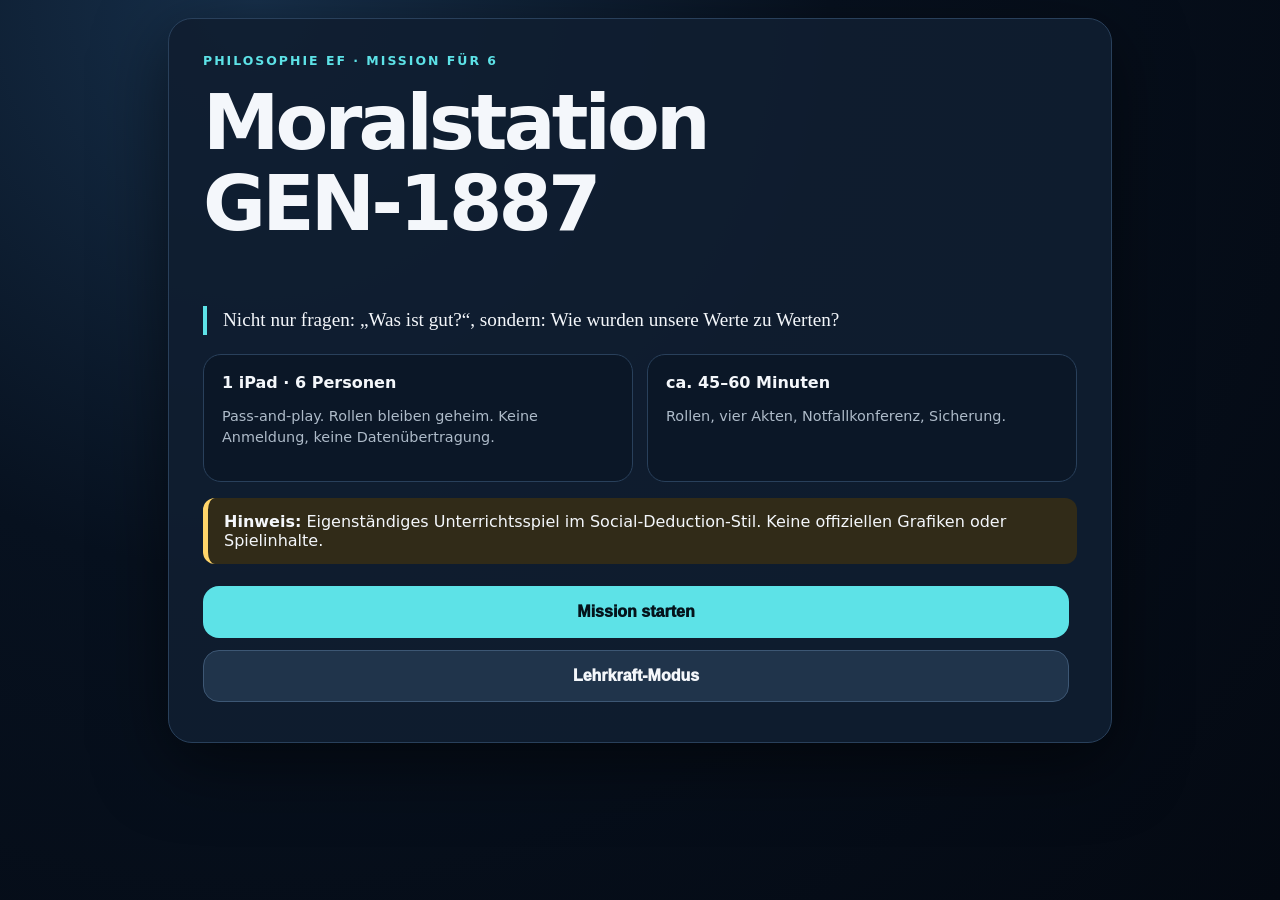
==== index.html @ 380d4f67 "Add the Moralstation game files for the Nietzsche lesson app." ====
<!doctype html>
<html lang="de">
<head>
  <meta charset="utf-8">
  <meta name="viewport" content="width=device-width,initial-scale=1,viewport-fit=cover">
  <meta name="theme-color" content="#07111f">
  <title>Genealogie: Moralstation</title>
  <link rel="stylesheet" href="style.css">
</head>
<body>
  <main id="app" class="shell" aria-live="polite"></main>
  <script src="app.js"></script>
</body>
</html>
---- style.css ----
:root{--bg:#07111f;--panel:#101e30;--ink:#f4f7fb;--muted:#aebbc9;--cyan:#5de2e7;--lime:#b9f46b;--red:#ff6474;--yellow:#ffd56a;--line:#29405b}*{box-sizing:border-box}body{margin:0;background:radial-gradient(circle at 20% 0,#17304b 0,#07111f 42%,#040912 100%);color:var(--ink);font-family:ui-rounded,"SF Pro Rounded",system-ui,sans-serif;min-height:100vh}.shell{max-width:980px;margin:auto;padding:max(18px,env(safe-area-inset-top)) 18px 40px}h1,h2,h3{margin:.2em 0 .55em;line-height:1.05}h1{font-size:clamp(2rem,7vw,4.8rem);letter-spacing:-.05em}.eyebrow{text-transform:uppercase;letter-spacing:.16em;color:var(--cyan);font-weight:900;font-size:.78rem}.panel{background:color-mix(in srgb,var(--panel) 92%,transparent);border:1px solid var(--line);border-radius:24px;padding:clamp(18px,4vw,34px);box-shadow:0 20px 70px #0008}.hero{min-height:78vh;display:grid;align-content:center}.grid{display:grid;grid-template-columns:repeat(auto-fit,minmax(220px,1fr));gap:14px}.card{background:#0b1727;border:1px solid var(--line);border-radius:18px;padding:18px}.tag{display:inline-block;padding:7px 11px;border-radius:999px;background:#17334e;color:var(--cyan);font-weight:800;font-size:.84rem}.alert{border-left:5px solid var(--yellow);background:#312b18;padding:14px 16px;border-radius:12px}.danger{border-color:#723647;background:#29131c}.success{border-color:#41652e;background:#152318}.bigrole{font-size:clamp(2rem,8vw,5.2rem);font-weight:1000;letter-spacing:-.04em;color:var(--lime)}.bigrole.bad{color:var(--red)}button{appearance:none;border:0;border-radius:16px;background:var(--cyan);color:#04131b;font-weight:950;font-size:1rem;padding:15px 20px;min-height:52px;cursor:pointer;margin:6px 8px 6px 0}button.secondary{background:#20344b;color:var(--ink);border:1px solid #3d5774}button.danger{background:var(--red);color:#24050a}button:disabled{opacity:.4}.room{display:flex;gap:14px;align-items:flex-start}.room .icon{font-size:2.2rem;background:#17304b;width:64px;height:64px;display:grid;place-items:center;border-radius:18px}.choice{display:block;width:100%;text-align:left;background:#17293e;color:var(--ink);border:1px solid #34506c}.choice.selected{outline:3px solid var(--cyan)}.progress{height:12px;background:#07101c;border-radius:99px;overflow:hidden}.progress>div{height:100%;background:linear-gradient(90deg,var(--cyan),var(--lime))}.topbar{display:flex;justify-content:space-between;align-items:center;gap:12px;margin-bottom:18px}.timer{font-variant-numeric:tabular-nums;font-weight:1000;color:var(--yellow)}.quote{font-family:Georgia,serif;font-size:1.2rem;line-height:1.5;border-left:4px solid var(--cyan);padding-left:16px}.small{font-size:.9rem;color:var(--muted);line-height:1.45}.nameinput{width:100%;background:#091422;border:1px solid #3f5871;color:var(--ink);border-radius:13px;padding:14px;font-size:1rem;margin:5px 0}.votegrid button{min-height:72px}.reveal{animation:pop .28s ease-out}@keyframes pop{from{transform:scale(.94);opacity:0}to{transform:scale(1);opacity:1}}@media (max-width:620px){.shell{padding:12px}.panel{border-radius:18px}.topbar{align-items:flex-start;flex-direction:column}}
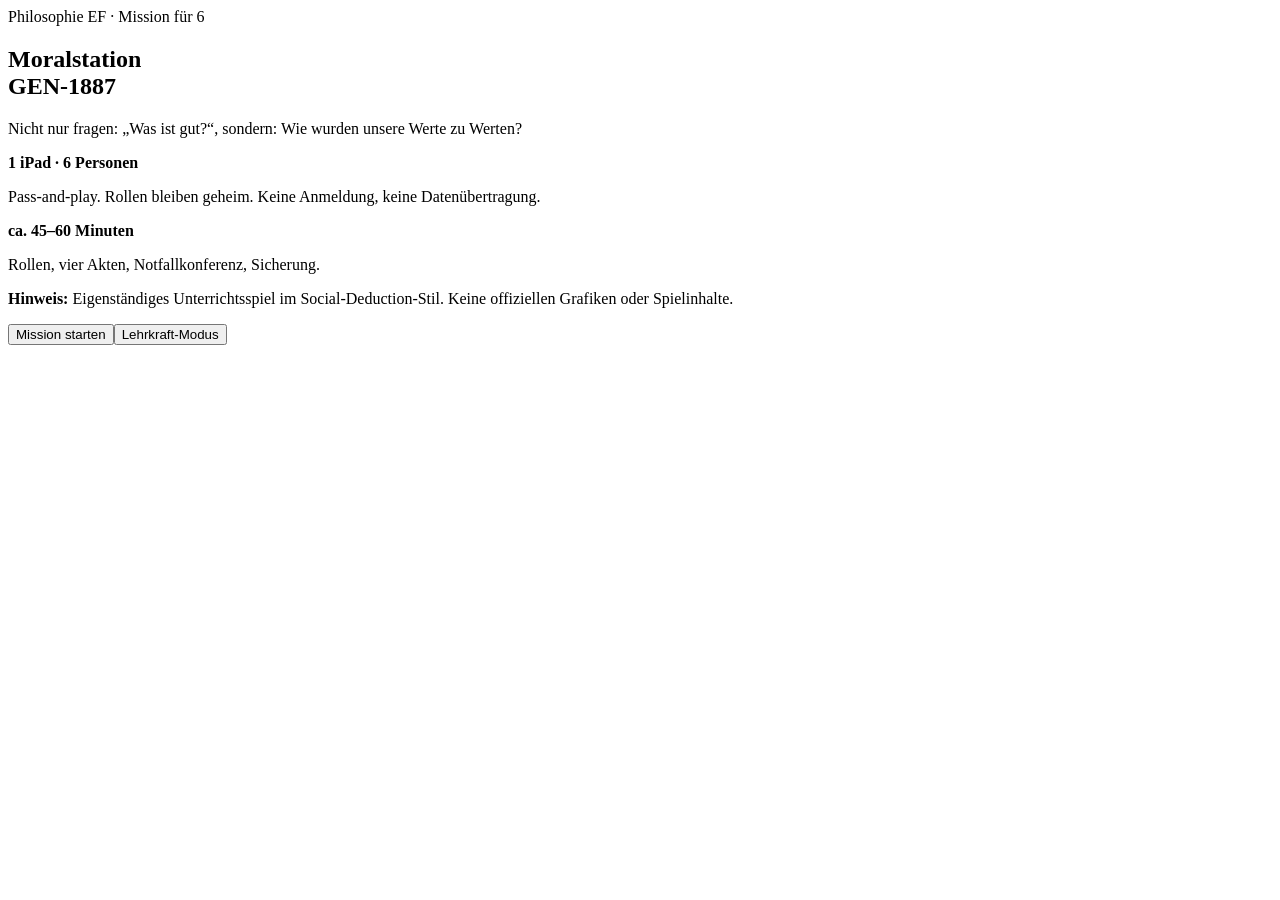
==== commit 3957eb1a: "Add an upgraded classroom game with logo, stats, teacher agent visibility, and offline support." ====
--- a/index.html
+++ b/index.html
@@ -4,11 +4,20 @@
   <meta charset="utf-8">
   <meta name="viewport" content="width=device-width,initial-scale=1,viewport-fit=cover">
   <meta name="theme-color" content="#07111f">
+  <meta name="description" content="Moralstation GEN-1887 – ein iPad-optimiertes Social-Deduction-Spiel für die Philosophiestunde zu Nietzsche.">
   <title>Genealogie: Moralstation</title>
+  <link rel="manifest" href="manifest.webmanifest">
   <link rel="stylesheet" href="style.css">
 </head>
 <body>
   <main id="app" class="shell" aria-live="polite"></main>
+  <script>
+    if ('serviceWorker' in navigator) {
+      window.addEventListener('load', () => {
+        navigator.serviceWorker.register('./sw.js').catch(() => {});
+      });
+    }
+  </script>
   <script src="app.js"></script>
 </body>
 </html>
--- a/style.css
+++ b/style.css
@@ -1 +1,483 @@
-:root{--bg:#07111f;--panel:#101e30;--ink:#f4f7fb;--muted:#aebbc9;--cyan:#5de2e7;--lime:#b9f46b;--red:#ff6474;--yellow:#ffd56a;--line:#29405b}*{box-sizing:border-box}body{margin:0;background:radial-gradient(circle at 20% 0,#17304b 0,#07111f 42%,#040912 100%);color:var(--ink);font-family:ui-rounded,"SF Pro Rounded",system-ui,sans-serif;min-height:100vh}.shell{max-width:980px;margin:auto;padding:max(18px,env(safe-area-inset-top)) 18px 40px}h1,h2,h3{margin:.2em 0 .55em;line-height:1.05}h1{font-size:clamp(2rem,7vw,4.8rem);letter-spacing:-.05em}.eyebrow{text-transform:uppercase;letter-spacing:.16em;color:var(--cyan);font-weight:900;font-size:.78rem}.panel{background:color-mix(in srgb,var(--panel) 92%,transparent);border:1px solid var(--line);border-radius:24px;padding:clamp(18px,4vw,34px);box-shadow:0 20px 70px #0008}.hero{min-height:78vh;display:grid;align-content:center}.grid{display:grid;grid-template-columns:repeat(auto-fit,minmax(220px,1fr));gap:14px}.card{background:#0b1727;border:1px solid var(--line);border-radius:18px;padding:18px}.tag{display:inline-block;padding:7px 11px;border-radius:999px;background:#17334e;color:var(--cyan);font-weight:800;font-size:.84rem}.alert{border-left:5px solid var(--yellow);background:#312b18;padding:14px 16px;border-radius:12px}.danger{border-color:#723647;background:#29131c}.success{border-color:#41652e;background:#152318}.bigrole{font-size:clamp(2rem,8vw,5.2rem);font-weight:1000;letter-spacing:-.04em;color:var(--lime)}.bigrole.bad{color:var(--red)}button{appearance:none;border:0;border-radius:16px;background:var(--cyan);color:#04131b;font-weight:950;font-size:1rem;padding:15px 20px;min-height:52px;cursor:pointer;margin:6px 8px 6px 0}button.secondary{background:#20344b;color:var(--ink);border:1px solid #3d5774}button.danger{background:var(--red);color:#24050a}button:disabled{opacity:.4}.room{display:flex;gap:14px;align-items:flex-start}.room .icon{font-size:2.2rem;background:#17304b;width:64px;height:64px;display:grid;place-items:center;border-radius:18px}.choice{display:block;width:100%;text-align:left;background:#17293e;color:var(--ink);border:1px solid #34506c}.choice.selected{outline:3px solid var(--cyan)}.progress{height:12px;background:#07101c;border-radius:99px;overflow:hidden}.progress>div{height:100%;background:linear-gradient(90deg,var(--cyan),var(--lime))}.topbar{display:flex;justify-content:space-between;align-items:center;gap:12px;margin-bottom:18px}.timer{font-variant-numeric:tabular-nums;font-weight:1000;color:var(--yellow)}.quote{font-family:Georgia,serif;font-size:1.2rem;line-height:1.5;border-left:4px solid var(--cyan);padding-left:16px}.small{font-size:.9rem;color:var(--muted);line-height:1.45}.nameinput{width:100%;background:#091422;border:1px solid #3f5871;color:var(--ink);border-radius:13px;padding:14px;font-size:1rem;margin:5px 0}.votegrid button{min-height:72px}.reveal{animation:pop .28s ease-out}@keyframes pop{from{transform:scale(.94);opacity:0}to{transform:scale(1);opacity:1}}@media (max-width:620px){.shell{padding:12px}.panel{border-radius:18px}.topbar{align-items:flex-start;flex-direction:column}}
+const app = document.querySelector('#app');
+const STORAGE_KEY = 'moralstation-state';
+const STATS_KEY = 'moralstation-stats';
+const defaultNames = ['Alex', 'Bela', 'Cem', 'Daria', 'Elif', 'Finn'];
+
+const S = {
+  screen: 'home',
+  names: [...defaultNames],
+  roles: [],
+  show: 0,
+  missions: 0,
+  score: 0,
+  answers: [],
+  votes: {},
+  time: 0,
+  timer: null,
+  agentIndex: null,
+  lastOutcome: null,
+  stats: loadStats(),
+  offline: !navigator.onLine
+};
+
+const missions = [
+  { room: 'Archiv', icon: '🗄️', title: 'Akte 1: Woher kommt „gut“?', prompt: 'Welche Aussage trifft Nietzsches genealogische Methode am ehesten?', choices: ['Moralbegriffe sind zeitlose Wahrheiten.', 'Moralbegriffe haben eine Geschichte und entstehen in Macht- und Deutungskämpfen.', 'Moral ist nur eine Frage des persönlichen Geschmacks.'], correct: 1, explain: 'Genealogie behandelt Moral nicht als selbstverständlich, sondern fragt nach Entstehungsbedingungen, Interessen und Wertverschiebungen.' },
+  { room: 'Wertelabor', icon: '⚗️', title: 'Akte 2: Zwei Wertungsweisen', prompt: 'Welche Zuordnung passt zur ersten Abhandlung?', choices: ['Vornehm: gut/schlecht; ressentimentgeprägt: gut/böse.', 'Vornehm: gut/böse; ressentimentgeprägt: wahr/falsch.', 'Beide Wertungsweisen meinen dasselbe.'], correct: 0, explain: 'Nietzsche kontrastiert die vornehme Selbstbejahung „gut/schlecht“ mit der reaktiven Umwertung „gut/böse“. Das ist Analyse seiner Argumentation, keine Zustimmung.' },
+  { room: 'Schuldkammer', icon: '⛓️', title: 'Akte 3: Schuld und Gedächtnis', prompt: 'Welche Entwicklung rekonstruiert Nietzsche?', choices: ['„Schuld“ entstand ausschließlich durch Religion.', 'Aus dem Verhältnis von Gläubiger und Schuldner werden Pflicht, Gedächtnis und später moralische Schuld gedeutet.', 'Schlechtes Gewissen ist angeboren.'], correct: 1, explain: 'Nietzsche verbindet Schuld zunächst mit dem Schuldnerverhältnis und beschreibt anschließend eine Verinnerlichung von Trieben.' },
+  { room: 'Observatorium', icon: '🔭', title: 'Akte 4: Kritik prüfen', prompt: 'Welche kritische Rückfrage ist philosophisch am stärksten?', choices: ['Ist Nietzsches historische Erzählung belegt und folgt aus Herkunft schon eine Bewertung?', 'Warum schreibt Nietzsche so kompliziert?', 'Darf man alte Texte überhaupt kritisieren?'], correct: 0, explain: 'Eine gute Prüfung trennt Genese und Geltung: Die Entstehung eines Wertes widerlegt ihn nicht automatisch. Zudem sind Nietzsches historische Behauptungen prüfbar.' }
+];
+
+function loadStats() {
+  try {
+    const value = localStorage.getItem(STATS_KEY);
+    if (!value) {
+      return { games: 0, success: 0, agentFound: 0, agentEscaped: 0, history: [] };
+    }
+    const parsed = JSON.parse(value);
+    return {
+      games: Number(parsed.games) || 0,
+      success: Number(parsed.success) || 0,
+      agentFound: Number(parsed.agentFound) || 0,
+      agentEscaped: Number(parsed.agentEscaped) || 0,
+      history: Array.isArray(parsed.history) ? parsed.history : []
+    };
+  } catch {
+    return { games: 0, success: 0, agentFound: 0, agentEscaped: 0, history: [] };
+  }
+}
+
+function saveStats() {
+  localStorage.setItem(STATS_KEY, JSON.stringify(S.stats));
+}
+
+function saveState() {
+  localStorage.setItem(STORAGE_KEY, JSON.stringify({
+    ...S,
+    timer: null,
+    stats: undefined
+  }));
+}
+
+function readState() {
+  try {
+    const raw = localStorage.getItem(STORAGE_KEY);
+    if (!raw) return;
+    const data = JSON.parse(raw);
+    if (data && Array.isArray(data.names)) {
+      S.names = data.names;
+      S.roles = data.roles || [];
+      S.show = Number(data.show) || 0;
+      S.missions = Number(data.missions) || 0;
+      S.score = Number(data.score) || 0;
+      S.answers = Array.isArray(data.answers) ? data.answers : [];
+      S.votes = data.votes || {};
+      S.time = Number(data.time) || 0;
+      S.agentIndex = Number(data.agentIndex) || null;
+      S.lastOutcome = data.lastOutcome || null;
+      S.screen = data.screen || 'home';
+    }
+  } catch {}
+}
+
+function view(html) {
+  app.innerHTML = html;
+  window.scrollTo({ top: 0, behavior: 'auto' });
+}
+
+function logoMarkup() {
+  return `
+    <div class="brand-wrap" aria-label="Moralstation Logo">
+      <div class="brand-mark">M</div>
+      <div class="brand-copy">
+        <span class="brand-kicker">Philosophie EF</span>
+        <h1>Moralstation<br><span>GEN-1887</span></h1>
+      </div>
+    </div>
+  `;
+}
+
+function statsCardMarkup() {
+  const { games, success, agentFound, agentEscaped, history } = S.stats;
+  const avg = games ? Math.round((success / (games * missions.length)) * 100) : 0;
+  return `
+    <div class="stats-box">
+      <div class="stats-head">
+        <span class="eyebrow">Statistik</span>
+        <span class="status-pill ${navigator.onLine ? 'online' : 'offline'}">${navigator.onLine ? 'Online' : 'Offline'}</span>
+      </div>
+      <div class="stats-grid">
+        <div class="stat"><strong>${games}</strong><span>Spiele</span></div>
+        <div class="stat"><strong>${avg}%</strong><span>Durchschnitt</span></div>
+        <div class="stat"><strong>${agentFound}</strong><span>Agent gefunden</span></div>
+        <div class="stat"><strong>${agentEscaped}</strong><span>Agent entkommen</span></div>
+      </div>
+      <div class="history-list">
+        ${history.length ? history.slice(0, 3).map(item => `
+          <div class="history-item">
+            <span>${item.caught ? '✅ Agent gefasst' : '⚠️ Agent entkommen'}</span>
+            <small>${item.score}/${missions.length} Punkte</small>
+          </div>
+        `).join('') : '<div class="history-item empty"><span>Keine bisherigen Spiele.</span></div>'}
+      </div>
+    </div>
+  `;
+}
+
+function home() {
+  clearInterval(S.timer);
+  const stats = readStats();
+  S.stats = stats;
+  saveState();
+  view(`
+    <section class="panel hero home-panel">
+      ${logoMarkup()}
+      <p class="quote">Nicht nur fragen: „Was ist gut?“, sondern: Wie wurden unsere Werte zu Werten?</p>
+      <div class="grid home-grid">
+        <div class="card">
+          <b>1 iPad · 6 Personen</b>
+          <p class="small">Pass-and-play. Rollen bleiben geheim. Keine Anmeldung, keine Datenübertragung.</p>
+        </div>
+        <div class="card">
+          <b>ca. 45–60 Minuten</b>
+          <p class="small">Rollen, vier Akten, Notfallkonferenz, Sicherung und Auswertung.</p>
+        </div>
+      </div>
+      <div class="action-stack">
+        <button onclick="setup()">Mission starten</button>
+        <button class="secondary" onclick="teacher()">Lehrkraft-Modus</button>
+      </div>
+      <div class="info-row">
+        <div class="pill">Offline-fähig</div>
+        <div class="pill">Keine Cookies</div>
+        <div class="pill">Keine externen Bibliotheken</div>
+      </div>
+      ${statsCardMarkup()}
+    </section>
+  `);
+}
+
+function setup() {
+  S.screen = 'setup';
+  view(`
+    <section class="panel setup-panel">
+      <div class="eyebrow">Crew registrieren</div>
+      <h2>Sechs Codenamen</h2>
+      <p>Ein iPad wandert gleich verdeckt durch die Gruppe. Jede Person sieht nur die eigene Rollenkarte.</p>
+      ${S.names.map((n, i) => `
+        <input class="nameinput" aria-label="Name ${i + 1}" value="${n}" oninput="S.names[${i}] = this.value; saveState();">
+      `).join('')}
+      <div class="action-stack compact">
+        <button onclick="deal()">Rollen auslosen</button>
+        <button class="secondary" onclick="home()">Zurück</button>
+      </div>
+    </section>
+  `);
+}
+
+function deal() {
+  const bad = Math.floor(Math.random() * 6);
+  S.roles = S.names.map((n, i) => i === bad ? 'Agent des Ressentiments' : 'Genealogische Crew');
+  S.agentIndex = bad;
+  S.show = 0;
+  S.missions = 0;
+  S.score = 0;
+  S.answers = [];
+  S.votes = {};
+  S.lastOutcome = null;
+  saveState();
+  passCard();
+}
+
+function passCard() {
+  const currentName = S.names[S.show];
+  view(`
+    <section class="panel hero pass-panel">
+      <div class="eyebrow">Geheime Übergabe ${S.show + 1}/6</div>
+      <h2>iPad an <span>${esc(currentName)}</span></h2>
+      <p>Alle anderen schauen weg. Tippe erst dann auf „Rolle anzeigen“.</p>
+      <button onclick="revealRole()">Rolle anzeigen</button>
+    </section>
+  `);
+}
+
+function revealRole() {
+  const currentIndex = S.show;
+  const currentName = S.names[currentIndex];
+  const isAgent = S.roles[currentIndex] === 'Agent des Ressentiments';
+
+  view(`
+    <section class="panel hero reveal ${isAgent ? 'danger' : 'success'}">
+      <div class="eyebrow">Nur für ${esc(currentName)}</div>
+      <div class="role-header">
+        <span class="badge ${isAgent ? 'badge-danger' : 'badge-success'}">${isAgent ? 'Agent' : 'Crew'}</span>
+      </div>
+      <div class="bigrole ${isAgent ? 'bad' : ''}">${S.roles[currentIndex]}</div>
+      ${isAgent ? `
+        <p><b>Geheimauftrag:</b> Bringe die Gruppe bei mindestens zwei Akten zu einer plausibel klingenden, aber unhistorischen oder vorschnellen Antwort. Du darfst argumentieren, aber keine Regeln brechen und keine falschen Zitate erfinden.</p>
+      ` : `
+        <p><b>Auftrag:</b> Rekonstruiert Nietzsches Argumente sauber. Achtet auf historische Entstehung, Perspektive und den Unterschied zwischen Beschreibung und Zustimmung.</p>
+      `}
+      <button onclick="nextRole()">Rolle verbergen & weiter</button>
+    </section>
+  `);
+}
+
+function nextRole() {
+  S.show += 1;
+  if (S.show < 6) {
+    passCard();
+  } else {
+    briefing();
+  }
+  saveState();
+}
+
+function briefing() {
+  view(`
+    <section class="panel briefing-panel">
+      <div class="eyebrow">Briefing</div>
+      <h2>Die Moralstation ist infiltriert.</h2>
+      <p>Bearbeitet vier Akten. Diskutiert jeweils <b>maximal 4 Minuten</b>. Eine Person bedient das iPad, alle müssen mindestens einmal begründen.</p>
+      <div class="alert">Der Agent darf Zweifel säen, aber keine Textzitate erfinden. Die Crew gewinnt fachlich durch begründete Antworten, nicht bloß durch Enttarnung.</div>
+      <div class="teacher-sneakpeek">
+        <span class="eyebrow small-eyebrow">Lehrkraft-Info</span>
+        <strong>Geheimer Agent:</strong> <span class="agent-name">${esc(S.names[S.agentIndex])}</span>
+      </div>
+      <button onclick="startMission()">Akte 1 öffnen</button>
+    </section>
+  `);
+}
+
+function startMission() {
+  S.time = 4 * 60;
+  runTimer();
+  renderMission();
+}
+
+function runTimer() {
+  clearInterval(S.timer);
+  S.timer = setInterval(() => {
+    S.time = Math.max(0, S.time - 1);
+    const timer = document.querySelector('.timer');
+    if (timer) timer.textContent = fmt(S.time);
+    if (!S.time) clearInterval(S.timer);
+  }, 1000);
+}
+
+function renderMission() {
+  const m = missions[S.missions];
+  view(`
+    <section class="panel mission-panel">
+      <div class="topbar">
+        <span class="tag">${m.icon} ${m.room}</span>
+        <span class="timer">${fmt(S.time)}</span>
+      </div>
+      <div class="progress">
+        <div style="width:${(S.missions / missions.length) * 100}%"></div>
+      </div>
+      <h2>${m.title}</h2>
+      <p class="quote">${m.prompt}</p>
+      <div>
+        ${m.choices.map((choice, index) => `
+          <button class="choice" onclick="answer(${index})">${String.fromCharCode(65 + index)} · ${choice}</button>
+        `).join('')}
+      </div>
+      <p class="small">Regel: Erst abstimmen, dann tippen. Nennt mindestens einen Grund und einen möglichen Einwand.</p>
+    </section>
+  `);
+}
+
+function answer(i) {
+  clearInterval(S.timer);
+  const m = missions[S.missions];
+  const ok = i === m.correct;
+  S.answers.push({ index: S.missions, chosen: i, correct: m.correct, ok });
+  if (ok) S.score += 1;
+  saveState();
+
+  view(`
+    <section class="panel ${ok ? 'success' : 'danger'} result-panel">
+      <div class="eyebrow">Systemprüfung</div>
+      <h2>${ok ? 'Akte stabilisiert' : 'Fehlkopplung entdeckt'}</h2>
+      <p>${m.explain}</p>
+      <div class="card"><b>Mini-Sicherung</b><p>Formuliert gemeinsam einen Satz: „Nietzsche behauptet hier, dass …“ Eine andere Person ergänzt: „Dagegen könnte man einwenden, dass …“</p></div>
+      <button onclick="advance()">${S.missions < missions.length - 1 ? 'Nächste Akte' : 'Notfallkonferenz'}</button>
+    </section>
+  `);
+}
+
+function advance() {
+  S.missions += 1;
+  if (S.missions < missions.length) {
+    S.time = 240;
+    runTimer();
+    renderMission();
+  } else {
+    meeting();
+  }
+  saveState();
+}
+
+function meeting() {
+  S.time = 300;
+  runTimer();
+  view(`
+    <section class="panel conference-panel">
+      <div class="topbar">
+        <div>
+          <div class="eyebrow">Notfallkonferenz</div>
+          <h2>Wer manipulierte die Deutungen?</h2>
+        </div>
+        <span class="timer">${fmt(S.time)}</span>
+      </div>
+      <p>Jede Person erhält <b>45 Sekunden</b>: Verdacht plus fachlichen Beleg. Danach stimmt die Gruppe einmal ab.</p>
+      <div class="grid votegrid">
+        ${S.names.map((n, i) => `
+          <button class="secondary" onclick="finish(${i})">${esc(n)}</button>
+        `).join('')}
+      </div>
+      <p class="small">Nicht Ausstrahlung bewerten, sondern Gesprächsbeiträge: Wer drängte zu zeitlosen, unbegründeten oder vorschnellen Deutungen?</p>
+    </section>
+  `);
+}
+
+function finish(i) {
+  clearInterval(S.timer);
+  const agent = S.agentIndex;
+  const caught = i === agent;
+  const percentage = Math.round((S.score / missions.length) * 100);
+  const stats = updateStats({ caught, score: S.score, agentIndex: agent });
+
+  S.lastOutcome = {
+    caught,
+    agentName: S.names[agent],
+    score: S.score,
+    percentage,
+    date: new Date().toISOString()
+  };
+  saveState();
+
+  view(`
+    <section class="panel summary-panel">
+      <div class="eyebrow">Missionsprotokoll</div>
+      <h2>${caught ? 'Agent identifiziert' : 'Agent blieb unentdeckt'}</h2>
+
+      <div class="summary-grid">
+        <div class="card summary-card agent-card">
+          <h3>Geheimer Agent</h3>
+          <div class="agent-badge">${esc(S.names[agent])}</div>
+          <p>Rolle: <strong>Agent des Ressentiments</strong></p>
+        </div>
+        <div class="card summary-card">
+          <h3>Ergebnis</h3>
+          <div class="scoreline"><strong>${S.score}/${missions.length}</strong> <span>Fachpunkte</span></div>
+          <div class="scoreline"><strong>${percentage}%</strong> <span>Trefferquote</span></div>
+          <div class="scoreline"><strong>${caught ? 'Ja' : 'Nein'}</strong> <span>Verdacht korrekt</span></div>
+        </div>
+      </div>
+
+      <div class="stats-grid">
+        <div class="stat"><strong>${stats.games}</strong><span>Spiele gesamt</span></div>
+        <div class="stat"><strong>${stats.agentFound}</strong><span>Agenten gefunden</span></div>
+        <div class="stat"><strong>${stats.agentEscaped}</strong><span>Agenten entkommen</span></div>
+        <div class="stat"><strong>${Math.round((stats.success / (stats.games * missions.length)) * 100) || 0}%</strong><span>Durchschnitt</span></div>
+      </div>
+
+      <div class="card exit-card">
+        <h3>Exit-Ticket</h3>
+        <ol>
+          <li>Erkläre „Genealogie“ in einem Satz.</li>
+          <li>Nenne eine Wertverschiebung aus der ersten Abhandlung.</li>
+          <li>Formuliere eine Kritik an Nietzsches Vorgehen.</li>
+        </ol>
+        <p>Vervollständigt: „Nietzsches Genealogie macht Moral fragwürdig, aber nicht automatisch ungültig, weil …“</p>
+      </div>
+
+      <button onclick="home()">Neue Mission</button>
+    </section>
+  `);
+}
+
+function updateStats({ caught, score, agentIndex }) {
+  const stats = S.stats;
+  stats.games += 1;
+  stats.success += score;
+  if (caught) stats.agentFound += 1;
+  else stats.agentEscaped += 1;
+  stats.history.unshift({
+    caught,
+    score,
+    agentName: S.names[agentIndex],
+    date: new Date().toLocaleDateString('de-DE')
+  });
+  stats.history = stats.history.slice(0, 6);
+  S.stats = stats;
+  saveStats();
+  return stats;
+}
+
+function teacher() {
+  const agent = S.agentIndex !== null ? S.agentIndex : null;
+  const currentAgentName = agent !== null && S.names[agent] ? S.names[agent] : 'Noch nicht ausgelost';
+
+  view(`
+    <section class="panel teacher-panel">
+      <div class="eyebrow">Lehrkraft-Modus</div>
+      <h2>Unterrichtsrahmen EF NRW</h2>
+
+      <div class="teacher-grid">
+        <div class="card teacher-card danger-panel">
+          <h3>Geheimer Agent</h3>
+          <div class="bigrole bad">${esc(currentAgentName)}</div>
+          <p>Rolle: <strong>Agent des Ressentiments</strong></p>
+          <small>Nur für die Lehrkraft sichtbar. Die Schüler:innen sehen diese Information nicht.</small>
+        </div>
+
+        <div class="card teacher-card">
+          <h3>Kompetenzfokus</h3>
+          <p>Sachkompetenz: Position rekonstruieren. Methodenkompetenz: Begriffe und Argumente analysieren. Urteilskompetenz: Tragfähigkeit prüfen. Handlungskompetenz: kooperativ vertreten.</p>
+          <p><b>Didaktische Leitplanke:</b> „Herren-“ und „Sklavenmoral“ als Begriffe in Nietzsches Diagnose behandeln, nicht als Rollenetiketten für Lernende.</p>
+        </div>
+      </div>
+
+      <h3>60-Minuten-Ablauf</h3>
+      <ol>
+        <li><b>0–5:</b> Einstieg: „Sind moralische Werte entdeckt worden oder wurden sie gemacht?“</li>
+        <li><b>5–12:</b> Rollen und Briefing.</li>
+        <li><b>12–36:</b> vier Akten, je ca. 6 Minuten.</li>
+        <li><b>36–44:</b> Notfallkonferenz.</li>
+        <li><b>44–55:</b> fachliche Auswertung, Genese ≠ Geltung.</li>
+        <li><b>55–60:</b> Exit-Ticket.</li>
+      </ol>
+
+      <div class="alert"><b>Hinweis:</b> Die App ersetzt nicht die Textarbeit. Sie strukturiert Rekonstruktion, Kritik und Zusammenarbeit.</div>
+      <button onclick="home()">Zur Startseite</button>
+    </section>
+  `);
+}
+
+function fmt(s) {
+  return `${String(Math.floor(s / 60)).padStart(2, '0')}:${String(s % 60).padStart(2, '0')}`;
+}
+
+function esc(s) {
+  return String(s).replace(/[&<>"']/g, (char) => ({
+    '&': '&amp;',
+    '<': '&lt;',
+    '>': '&gt;',
+    '"': '&quot;',
+    "'": '&#39;'
+  }[char]));
+}
+
+function readStats() {
+  try {
+    const raw = localStorage.getItem(STATS_KEY);
+    return raw ? JSON.parse(raw) : { games: 0, success: 0, agentFound: 0, agentEscaped: 0, history: [] };
+  } catch {
+    return { games: 0, success: 0, agentFound: 0, agentEscaped: 0, history: [] };
+  }
+}
+
+readState();
+home();
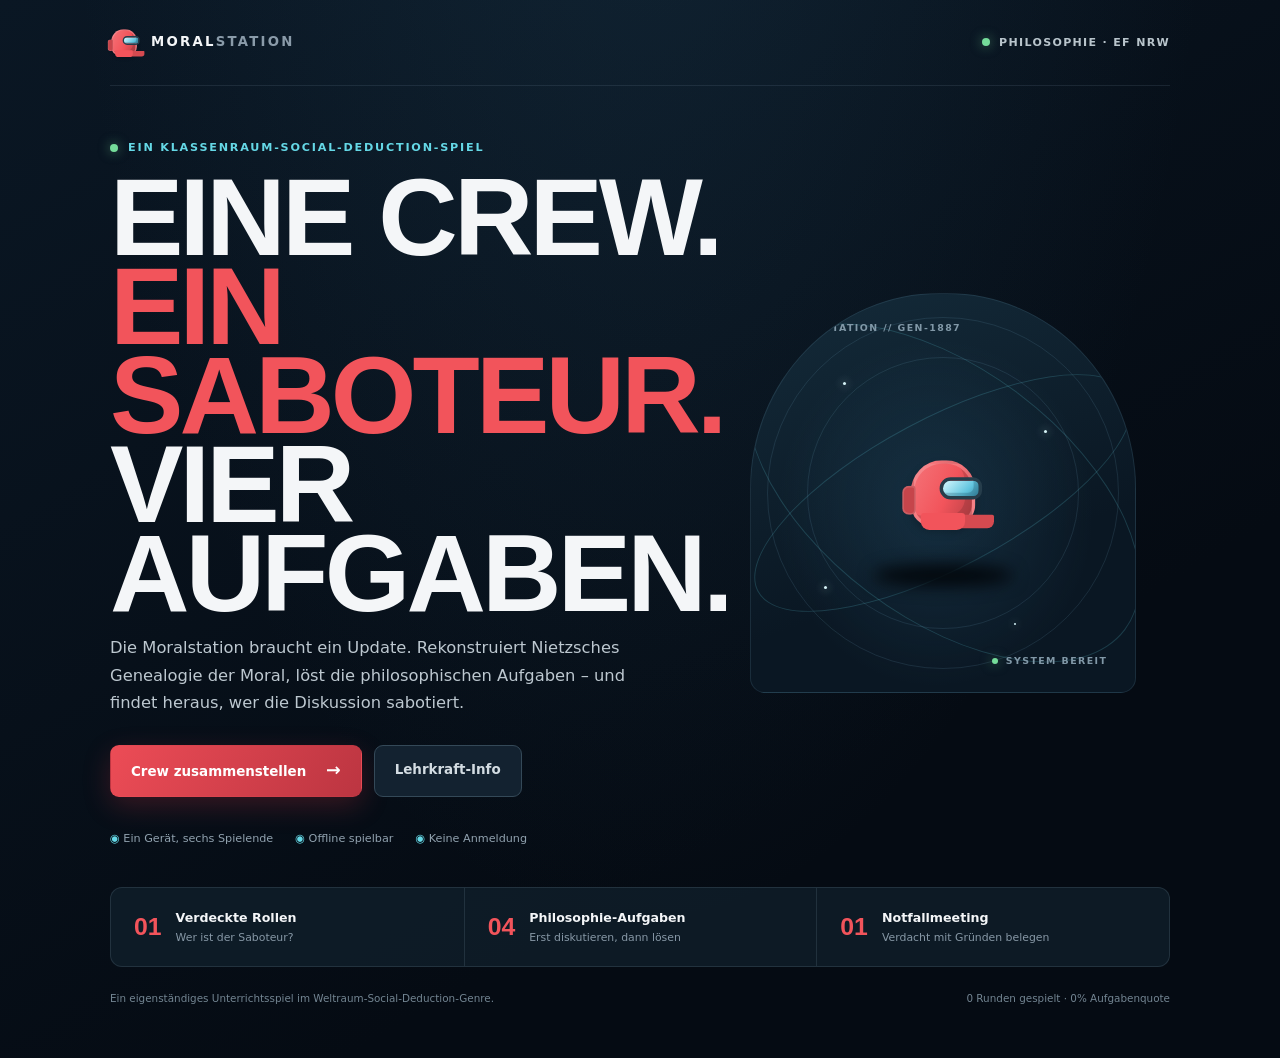
==== commit 49fddabc: "Publish Moralstation classroom game Co-authored-by: Copilot App <223556219+Copilot@users.noreply.git" ====
--- a/index.html
+++ b/index.html
@@ -3,9 +3,9 @@
 <head>
   <meta charset="utf-8">
   <meta name="viewport" content="width=device-width,initial-scale=1,viewport-fit=cover">
-  <meta name="theme-color" content="#07111f">
-  <meta name="description" content="Moralstation GEN-1887 – ein iPad-optimiertes Social-Deduction-Spiel für die Philosophiestunde zu Nietzsche.">
-  <title>Genealogie: Moralstation</title>
+  <meta name="theme-color" content="#07111d">
+  <meta name="description" content="Ein Weltraum-Social-Deduction-Spiel für Philosophie EF NRW: Rekonstruiert Nietzsches Genealogie der Moral und enttarnt den Saboteur.">
+  <title>Moralstation – Philosophie EF NRW</title>
   <link rel="manifest" href="manifest.webmanifest">
   <link rel="stylesheet" href="style.css">
 </head>
--- a/style.css
+++ b/style.css
@@ -1,483 +1,203 @@
-const app = document.querySelector('#app');
-const STORAGE_KEY = 'moralstation-state';
-const STATS_KEY = 'moralstation-stats';
-const defaultNames = ['Alex', 'Bela', 'Cem', 'Daria', 'Elif', 'Finn'];
-
-const S = {
-  screen: 'home',
-  names: [...defaultNames],
-  roles: [],
-  show: 0,
-  missions: 0,
-  score: 0,
-  answers: [],
-  votes: {},
-  time: 0,
-  timer: null,
-  agentIndex: null,
-  lastOutcome: null,
-  stats: loadStats(),
-  offline: !navigator.onLine
-};
-
-const missions = [
-  { room: 'Archiv', icon: '🗄️', title: 'Akte 1: Woher kommt „gut“?', prompt: 'Welche Aussage trifft Nietzsches genealogische Methode am ehesten?', choices: ['Moralbegriffe sind zeitlose Wahrheiten.', 'Moralbegriffe haben eine Geschichte und entstehen in Macht- und Deutungskämpfen.', 'Moral ist nur eine Frage des persönlichen Geschmacks.'], correct: 1, explain: 'Genealogie behandelt Moral nicht als selbstverständlich, sondern fragt nach Entstehungsbedingungen, Interessen und Wertverschiebungen.' },
-  { room: 'Wertelabor', icon: '⚗️', title: 'Akte 2: Zwei Wertungsweisen', prompt: 'Welche Zuordnung passt zur ersten Abhandlung?', choices: ['Vornehm: gut/schlecht; ressentimentgeprägt: gut/böse.', 'Vornehm: gut/böse; ressentimentgeprägt: wahr/falsch.', 'Beide Wertungsweisen meinen dasselbe.'], correct: 0, explain: 'Nietzsche kontrastiert die vornehme Selbstbejahung „gut/schlecht“ mit der reaktiven Umwertung „gut/böse“. Das ist Analyse seiner Argumentation, keine Zustimmung.' },
-  { room: 'Schuldkammer', icon: '⛓️', title: 'Akte 3: Schuld und Gedächtnis', prompt: 'Welche Entwicklung rekonstruiert Nietzsche?', choices: ['„Schuld“ entstand ausschließlich durch Religion.', 'Aus dem Verhältnis von Gläubiger und Schuldner werden Pflicht, Gedächtnis und später moralische Schuld gedeutet.', 'Schlechtes Gewissen ist angeboren.'], correct: 1, explain: 'Nietzsche verbindet Schuld zunächst mit dem Schuldnerverhältnis und beschreibt anschließend eine Verinnerlichung von Trieben.' },
-  { room: 'Observatorium', icon: '🔭', title: 'Akte 4: Kritik prüfen', prompt: 'Welche kritische Rückfrage ist philosophisch am stärksten?', choices: ['Ist Nietzsches historische Erzählung belegt und folgt aus Herkunft schon eine Bewertung?', 'Warum schreibt Nietzsche so kompliziert?', 'Darf man alte Texte überhaupt kritisieren?'], correct: 0, explain: 'Eine gute Prüfung trennt Genese und Geltung: Die Entstehung eines Wertes widerlegt ihn nicht automatisch. Zudem sind Nietzsches historische Behauptungen prüfbar.' }
-];
-
-function loadStats() {
-  try {
-    const value = localStorage.getItem(STATS_KEY);
-    if (!value) {
-      return { games: 0, success: 0, agentFound: 0, agentEscaped: 0, history: [] };
-    }
-    const parsed = JSON.parse(value);
-    return {
-      games: Number(parsed.games) || 0,
-      success: Number(parsed.success) || 0,
-      agentFound: Number(parsed.agentFound) || 0,
-      agentEscaped: Number(parsed.agentEscaped) || 0,
-      history: Array.isArray(parsed.history) ? parsed.history : []
-    };
-  } catch {
-    return { games: 0, success: 0, agentFound: 0, agentEscaped: 0, history: [] };
-  }
-}
-
-function saveStats() {
-  localStorage.setItem(STATS_KEY, JSON.stringify(S.stats));
-}
-
-function saveState() {
-  localStorage.setItem(STORAGE_KEY, JSON.stringify({
-    ...S,
-    timer: null,
-    stats: undefined
-  }));
-}
-
-function readState() {
-  try {
-    const raw = localStorage.getItem(STORAGE_KEY);
-    if (!raw) return;
-    const data = JSON.parse(raw);
-    if (data && Array.isArray(data.names)) {
-      S.names = data.names;
-      S.roles = data.roles || [];
-      S.show = Number(data.show) || 0;
-      S.missions = Number(data.missions) || 0;
-      S.score = Number(data.score) || 0;
-      S.answers = Array.isArray(data.answers) ? data.answers : [];
-      S.votes = data.votes || {};
-      S.time = Number(data.time) || 0;
-      S.agentIndex = Number(data.agentIndex) || null;
-      S.lastOutcome = data.lastOutcome || null;
-      S.screen = data.screen || 'home';
-    }
-  } catch {}
-}
-
-function view(html) {
-  app.innerHTML = html;
-  window.scrollTo({ top: 0, behavior: 'auto' });
-}
-
-function logoMarkup() {
-  return `
-    <div class="brand-wrap" aria-label="Moralstation Logo">
-      <div class="brand-mark">M</div>
-      <div class="brand-copy">
-        <span class="brand-kicker">Philosophie EF</span>
-        <h1>Moralstation<br><span>GEN-1887</span></h1>
-      </div>
-    </div>
-  `;
-}
-
-function statsCardMarkup() {
-  const { games, success, agentFound, agentEscaped, history } = S.stats;
-  const avg = games ? Math.round((success / (games * missions.length)) * 100) : 0;
-  return `
-    <div class="stats-box">
-      <div class="stats-head">
-        <span class="eyebrow">Statistik</span>
-        <span class="status-pill ${navigator.onLine ? 'online' : 'offline'}">${navigator.onLine ? 'Online' : 'Offline'}</span>
-      </div>
-      <div class="stats-grid">
-        <div class="stat"><strong>${games}</strong><span>Spiele</span></div>
-        <div class="stat"><strong>${avg}%</strong><span>Durchschnitt</span></div>
-        <div class="stat"><strong>${agentFound}</strong><span>Agent gefunden</span></div>
-        <div class="stat"><strong>${agentEscaped}</strong><span>Agent entkommen</span></div>
-      </div>
-      <div class="history-list">
-        ${history.length ? history.slice(0, 3).map(item => `
-          <div class="history-item">
-            <span>${item.caught ? '✅ Agent gefasst' : '⚠️ Agent entkommen'}</span>
-            <small>${item.score}/${missions.length} Punkte</small>
-          </div>
-        `).join('') : '<div class="history-item empty"><span>Keine bisherigen Spiele.</span></div>'}
-      </div>
-    </div>
-  `;
-}
-
-function home() {
-  clearInterval(S.timer);
-  const stats = readStats();
-  S.stats = stats;
-  saveState();
-  view(`
-    <section class="panel hero home-panel">
-      ${logoMarkup()}
-      <p class="quote">Nicht nur fragen: „Was ist gut?“, sondern: Wie wurden unsere Werte zu Werten?</p>
-      <div class="grid home-grid">
-        <div class="card">
-          <b>1 iPad · 6 Personen</b>
-          <p class="small">Pass-and-play. Rollen bleiben geheim. Keine Anmeldung, keine Datenübertragung.</p>
-        </div>
-        <div class="card">
-          <b>ca. 45–60 Minuten</b>
-          <p class="small">Rollen, vier Akten, Notfallkonferenz, Sicherung und Auswertung.</p>
-        </div>
-      </div>
-      <div class="action-stack">
-        <button onclick="setup()">Mission starten</button>
-        <button class="secondary" onclick="teacher()">Lehrkraft-Modus</button>
-      </div>
-      <div class="info-row">
-        <div class="pill">Offline-fähig</div>
-        <div class="pill">Keine Cookies</div>
-        <div class="pill">Keine externen Bibliotheken</div>
-      </div>
-      ${statsCardMarkup()}
-    </section>
-  `);
-}
-
-function setup() {
-  S.screen = 'setup';
-  view(`
-    <section class="panel setup-panel">
-      <div class="eyebrow">Crew registrieren</div>
-      <h2>Sechs Codenamen</h2>
-      <p>Ein iPad wandert gleich verdeckt durch die Gruppe. Jede Person sieht nur die eigene Rollenkarte.</p>
-      ${S.names.map((n, i) => `
-        <input class="nameinput" aria-label="Name ${i + 1}" value="${n}" oninput="S.names[${i}] = this.value; saveState();">
-      `).join('')}
-      <div class="action-stack compact">
-        <button onclick="deal()">Rollen auslosen</button>
-        <button class="secondary" onclick="home()">Zurück</button>
-      </div>
-    </section>
-  `);
-}
-
-function deal() {
-  const bad = Math.floor(Math.random() * 6);
-  S.roles = S.names.map((n, i) => i === bad ? 'Agent des Ressentiments' : 'Genealogische Crew');
-  S.agentIndex = bad;
-  S.show = 0;
-  S.missions = 0;
-  S.score = 0;
-  S.answers = [];
-  S.votes = {};
-  S.lastOutcome = null;
-  saveState();
-  passCard();
-}
-
-function passCard() {
-  const currentName = S.names[S.show];
-  view(`
-    <section class="panel hero pass-panel">
-      <div class="eyebrow">Geheime Übergabe ${S.show + 1}/6</div>
-      <h2>iPad an <span>${esc(currentName)}</span></h2>
-      <p>Alle anderen schauen weg. Tippe erst dann auf „Rolle anzeigen“.</p>
-      <button onclick="revealRole()">Rolle anzeigen</button>
-    </section>
-  `);
-}
-
-function revealRole() {
-  const currentIndex = S.show;
-  const currentName = S.names[currentIndex];
-  const isAgent = S.roles[currentIndex] === 'Agent des Ressentiments';
-
-  view(`
-    <section class="panel hero reveal ${isAgent ? 'danger' : 'success'}">
-      <div class="eyebrow">Nur für ${esc(currentName)}</div>
-      <div class="role-header">
-        <span class="badge ${isAgent ? 'badge-danger' : 'badge-success'}">${isAgent ? 'Agent' : 'Crew'}</span>
-      </div>
-      <div class="bigrole ${isAgent ? 'bad' : ''}">${S.roles[currentIndex]}</div>
-      ${isAgent ? `
-        <p><b>Geheimauftrag:</b> Bringe die Gruppe bei mindestens zwei Akten zu einer plausibel klingenden, aber unhistorischen oder vorschnellen Antwort. Du darfst argumentieren, aber keine Regeln brechen und keine falschen Zitate erfinden.</p>
-      ` : `
-        <p><b>Auftrag:</b> Rekonstruiert Nietzsches Argumente sauber. Achtet auf historische Entstehung, Perspektive und den Unterschied zwischen Beschreibung und Zustimmung.</p>
-      `}
-      <button onclick="nextRole()">Rolle verbergen & weiter</button>
-    </section>
-  `);
-}
-
-function nextRole() {
-  S.show += 1;
-  if (S.show < 6) {
-    passCard();
-  } else {
-    briefing();
-  }
-  saveState();
-}
-
-function briefing() {
-  view(`
-    <section class="panel briefing-panel">
-      <div class="eyebrow">Briefing</div>
-      <h2>Die Moralstation ist infiltriert.</h2>
-      <p>Bearbeitet vier Akten. Diskutiert jeweils <b>maximal 4 Minuten</b>. Eine Person bedient das iPad, alle müssen mindestens einmal begründen.</p>
-      <div class="alert">Der Agent darf Zweifel säen, aber keine Textzitate erfinden. Die Crew gewinnt fachlich durch begründete Antworten, nicht bloß durch Enttarnung.</div>
-      <div class="teacher-sneakpeek">
-        <span class="eyebrow small-eyebrow">Lehrkraft-Info</span>
-        <strong>Geheimer Agent:</strong> <span class="agent-name">${esc(S.names[S.agentIndex])}</span>
-      </div>
-      <button onclick="startMission()">Akte 1 öffnen</button>
-    </section>
-  `);
-}
-
-function startMission() {
-  S.time = 4 * 60;
-  runTimer();
-  renderMission();
-}
-
-function runTimer() {
-  clearInterval(S.timer);
-  S.timer = setInterval(() => {
-    S.time = Math.max(0, S.time - 1);
-    const timer = document.querySelector('.timer');
-    if (timer) timer.textContent = fmt(S.time);
-    if (!S.time) clearInterval(S.timer);
-  }, 1000);
-}
-
-function renderMission() {
-  const m = missions[S.missions];
-  view(`
-    <section class="panel mission-panel">
-      <div class="topbar">
-        <span class="tag">${m.icon} ${m.room}</span>
-        <span class="timer">${fmt(S.time)}</span>
-      </div>
-      <div class="progress">
-        <div style="width:${(S.missions / missions.length) * 100}%"></div>
-      </div>
-      <h2>${m.title}</h2>
-      <p class="quote">${m.prompt}</p>
-      <div>
-        ${m.choices.map((choice, index) => `
-          <button class="choice" onclick="answer(${index})">${String.fromCharCode(65 + index)} · ${choice}</button>
-        `).join('')}
-      </div>
-      <p class="small">Regel: Erst abstimmen, dann tippen. Nennt mindestens einen Grund und einen möglichen Einwand.</p>
-    </section>
-  `);
-}
-
-function answer(i) {
-  clearInterval(S.timer);
-  const m = missions[S.missions];
-  const ok = i === m.correct;
-  S.answers.push({ index: S.missions, chosen: i, correct: m.correct, ok });
-  if (ok) S.score += 1;
-  saveState();
-
-  view(`
-    <section class="panel ${ok ? 'success' : 'danger'} result-panel">
-      <div class="eyebrow">Systemprüfung</div>
-      <h2>${ok ? 'Akte stabilisiert' : 'Fehlkopplung entdeckt'}</h2>
-      <p>${m.explain}</p>
-      <div class="card"><b>Mini-Sicherung</b><p>Formuliert gemeinsam einen Satz: „Nietzsche behauptet hier, dass …“ Eine andere Person ergänzt: „Dagegen könnte man einwenden, dass …“</p></div>
-      <button onclick="advance()">${S.missions < missions.length - 1 ? 'Nächste Akte' : 'Notfallkonferenz'}</button>
-    </section>
-  `);
-}
-
-function advance() {
-  S.missions += 1;
-  if (S.missions < missions.length) {
-    S.time = 240;
-    runTimer();
-    renderMission();
-  } else {
-    meeting();
-  }
-  saveState();
-}
-
-function meeting() {
-  S.time = 300;
-  runTimer();
-  view(`
-    <section class="panel conference-panel">
-      <div class="topbar">
-        <div>
-          <div class="eyebrow">Notfallkonferenz</div>
-          <h2>Wer manipulierte die Deutungen?</h2>
-        </div>
-        <span class="timer">${fmt(S.time)}</span>
-      </div>
-      <p>Jede Person erhält <b>45 Sekunden</b>: Verdacht plus fachlichen Beleg. Danach stimmt die Gruppe einmal ab.</p>
-      <div class="grid votegrid">
-        ${S.names.map((n, i) => `
-          <button class="secondary" onclick="finish(${i})">${esc(n)}</button>
-        `).join('')}
-      </div>
-      <p class="small">Nicht Ausstrahlung bewerten, sondern Gesprächsbeiträge: Wer drängte zu zeitlosen, unbegründeten oder vorschnellen Deutungen?</p>
-    </section>
-  `);
-}
-
-function finish(i) {
-  clearInterval(S.timer);
-  const agent = S.agentIndex;
-  const caught = i === agent;
-  const percentage = Math.round((S.score / missions.length) * 100);
-  const stats = updateStats({ caught, score: S.score, agentIndex: agent });
-
-  S.lastOutcome = {
-    caught,
-    agentName: S.names[agent],
-    score: S.score,
-    percentage,
-    date: new Date().toISOString()
-  };
-  saveState();
-
-  view(`
-    <section class="panel summary-panel">
-      <div class="eyebrow">Missionsprotokoll</div>
-      <h2>${caught ? 'Agent identifiziert' : 'Agent blieb unentdeckt'}</h2>
-
-      <div class="summary-grid">
-        <div class="card summary-card agent-card">
-          <h3>Geheimer Agent</h3>
-          <div class="agent-badge">${esc(S.names[agent])}</div>
-          <p>Rolle: <strong>Agent des Ressentiments</strong></p>
-        </div>
-        <div class="card summary-card">
-          <h3>Ergebnis</h3>
-          <div class="scoreline"><strong>${S.score}/${missions.length}</strong> <span>Fachpunkte</span></div>
-          <div class="scoreline"><strong>${percentage}%</strong> <span>Trefferquote</span></div>
-          <div class="scoreline"><strong>${caught ? 'Ja' : 'Nein'}</strong> <span>Verdacht korrekt</span></div>
-        </div>
-      </div>
-
-      <div class="stats-grid">
-        <div class="stat"><strong>${stats.games}</strong><span>Spiele gesamt</span></div>
-        <div class="stat"><strong>${stats.agentFound}</strong><span>Agenten gefunden</span></div>
-        <div class="stat"><strong>${stats.agentEscaped}</strong><span>Agenten entkommen</span></div>
-        <div class="stat"><strong>${Math.round((stats.success / (stats.games * missions.length)) * 100) || 0}%</strong><span>Durchschnitt</span></div>
-      </div>
-
-      <div class="card exit-card">
-        <h3>Exit-Ticket</h3>
-        <ol>
-          <li>Erkläre „Genealogie“ in einem Satz.</li>
-          <li>Nenne eine Wertverschiebung aus der ersten Abhandlung.</li>
-          <li>Formuliere eine Kritik an Nietzsches Vorgehen.</li>
-        </ol>
-        <p>Vervollständigt: „Nietzsches Genealogie macht Moral fragwürdig, aber nicht automatisch ungültig, weil …“</p>
-      </div>
-
-      <button onclick="home()">Neue Mission</button>
-    </section>
-  `);
-}
-
-function updateStats({ caught, score, agentIndex }) {
-  const stats = S.stats;
-  stats.games += 1;
-  stats.success += score;
-  if (caught) stats.agentFound += 1;
-  else stats.agentEscaped += 1;
-  stats.history.unshift({
-    caught,
-    score,
-    agentName: S.names[agentIndex],
-    date: new Date().toLocaleDateString('de-DE')
-  });
-  stats.history = stats.history.slice(0, 6);
-  S.stats = stats;
-  saveStats();
-  return stats;
-}
-
-function teacher() {
-  const agent = S.agentIndex !== null ? S.agentIndex : null;
-  const currentAgentName = agent !== null && S.names[agent] ? S.names[agent] : 'Noch nicht ausgelost';
-
-  view(`
-    <section class="panel teacher-panel">
-      <div class="eyebrow">Lehrkraft-Modus</div>
-      <h2>Unterrichtsrahmen EF NRW</h2>
-
-      <div class="teacher-grid">
-        <div class="card teacher-card danger-panel">
-          <h3>Geheimer Agent</h3>
-          <div class="bigrole bad">${esc(currentAgentName)}</div>
-          <p>Rolle: <strong>Agent des Ressentiments</strong></p>
-          <small>Nur für die Lehrkraft sichtbar. Die Schüler:innen sehen diese Information nicht.</small>
-        </div>
-
-        <div class="card teacher-card">
-          <h3>Kompetenzfokus</h3>
-          <p>Sachkompetenz: Position rekonstruieren. Methodenkompetenz: Begriffe und Argumente analysieren. Urteilskompetenz: Tragfähigkeit prüfen. Handlungskompetenz: kooperativ vertreten.</p>
-          <p><b>Didaktische Leitplanke:</b> „Herren-“ und „Sklavenmoral“ als Begriffe in Nietzsches Diagnose behandeln, nicht als Rollenetiketten für Lernende.</p>
-        </div>
-      </div>
-
-      <h3>60-Minuten-Ablauf</h3>
-      <ol>
-        <li><b>0–5:</b> Einstieg: „Sind moralische Werte entdeckt worden oder wurden sie gemacht?“</li>
-        <li><b>5–12:</b> Rollen und Briefing.</li>
-        <li><b>12–36:</b> vier Akten, je ca. 6 Minuten.</li>
-        <li><b>36–44:</b> Notfallkonferenz.</li>
-        <li><b>44–55:</b> fachliche Auswertung, Genese ≠ Geltung.</li>
-        <li><b>55–60:</b> Exit-Ticket.</li>
-      </ol>
-
-      <div class="alert"><b>Hinweis:</b> Die App ersetzt nicht die Textarbeit. Sie strukturiert Rekonstruktion, Kritik und Zusammenarbeit.</div>
-      <button onclick="home()">Zur Startseite</button>
-    </section>
-  `);
-}
-
-function fmt(s) {
-  return `${String(Math.floor(s / 60)).padStart(2, '0')}:${String(s % 60).padStart(2, '0')}`;
-}
-
-function esc(s) {
-  return String(s).replace(/[&<>"']/g, (char) => ({
-    '&': '&amp;',
-    '<': '&lt;',
-    '>': '&gt;',
-    '"': '&quot;',
-    "'": '&#39;'
-  }[char]));
-}
-
-function readStats() {
-  try {
-    const raw = localStorage.getItem(STATS_KEY);
-    return raw ? JSON.parse(raw) : { games: 0, success: 0, agentFound: 0, agentEscaped: 0, history: [] };
-  } catch {
-    return { games: 0, success: 0, agentFound: 0, agentEscaped: 0, history: [] };
-  }
-}
-
-readState();
-home();
+:root {
+  color-scheme: dark;
+  --space: #07111d;
+  --panel: #101d2a;
+  --panel-soft: #142434;
+  --line: #263b4c;
+  --ink: #f4f6f8;
+  --muted: #a0b0bc;
+  --red: #f2545b;
+  --red-dark: #bc333e;
+  --cyan: #65d8e6;
+  --green: #75dc9a;
+  --yellow: #f9cd65;
+  --display: Impact, "Arial Narrow", sans-serif;
+  --body: "Avenir Next", Avenir, ui-rounded, system-ui, sans-serif;
+}
+
+* { box-sizing: border-box; }
+
+html { min-width: 320px; background: var(--space); }
+
+body {
+  min-width: 320px;
+  min-height: 100vh;
+  margin: 0;
+  background:
+    radial-gradient(ellipse at 50% -30%, rgba(42, 86, 113, .25), transparent 64%),
+    linear-gradient(150deg, #0a1724, #050b13 70%);
+  color: var(--ink);
+  font: 16px/1.55 var(--body);
+}
+
+button, input { font: inherit; }
+button { color: inherit; }
+button:focus-visible, input:focus-visible, a:focus-visible { outline: 3px solid var(--cyan); outline-offset: 3px; }
+
+.shell { width: min(1120px, 100%); min-height: 100vh; margin: auto; padding: 0 30px 28px; }
+.home-screen { min-height: 100vh; }
+
+.sitebar {
+  height: 86px;
+  display: flex;
+  align-items: center;
+  justify-content: space-between;
+  border-bottom: 1px solid rgba(144, 173, 194, .13);
+}
+
+.wordmark { display: inline-flex; align-items: center; gap: 13px; color: var(--ink); text-decoration: none; font-weight: 900; font-size: .83rem; letter-spacing: .17em; }
+.wordmark-light { color: #8a9ba9; }
+.class-chip { display: inline-flex; align-items: center; gap: 9px; color: #b9c5cc; font-size: .69rem; font-weight: 800; letter-spacing: .12em; }
+.status-dot { display: inline-block; flex: 0 0 auto; width: 8px; height: 8px; border-radius: 50%; background: var(--green); box-shadow: 0 0 12px rgba(117, 220, 154, .56); }
+
+.hero-layout { min-height: 535px; display: grid; grid-template-columns: 1.08fr .92fr; align-items: center; gap: 20px; padding: 54px 0 40px; }
+.hero-copy { position: relative; z-index: 1; }
+.eyebrow { margin: 0 0 13px; color: var(--cyan); font-size: .7rem; line-height: 1.4; font-weight: 800; letter-spacing: .16em; }
+.hero-copy .eyebrow { display: flex; align-items: center; gap: 10px; }
+h1, h2, h3, p { margin-top: 0; }
+h1 { margin: 16px 0 17px; font: 900 clamp(3.8rem, 8.6vw, 7.1rem)/.81 var(--display); letter-spacing: -.035em; text-transform: uppercase; }
+.highlight { color: var(--red); }
+.hero-description { max-width: 530px; color: #bdc8d0; font-size: 1.02rem; line-height: 1.68; }
+.hero-actions, .button-row { display: flex; flex-wrap: wrap; align-items: center; gap: 12px; margin-top: 28px; }
+.button { min-height: 52px; padding: 0 20px; border: 1px solid transparent; border-radius: 9px; cursor: pointer; font-size: .84rem; font-weight: 800; transition: transform .16s ease, filter .16s ease, background .16s ease; }
+.button:hover, .vote-card:hover { transform: translateY(-2px); filter: brightness(1.1); }
+.button-primary { color: white; background: linear-gradient(120deg, #ec4c56, #bc3541); box-shadow: 0 9px 28px rgba(220, 58, 69, .23); }
+.button-primary span { margin-left: 15px; font-size: 1.1rem; }
+.button-quiet { color: #d3dce2; background: #132230; border-color: #344958; }
+.promise-row { display: flex; flex-wrap: wrap; gap: 10px 22px; margin-top: 33px; color: #91a2af; font-size: .7rem; }
+.promise-row span::first-letter { color: var(--cyan); }
+
+.station-art { position: relative; min-height: 400px; overflow: hidden; display: grid; place-items: center; isolation: isolate; border: 1px solid rgba(110, 153, 179, .17); border-radius: 49% 49% 15px 15px; background: radial-gradient(ellipse at 48% 55%, rgba(46, 101, 132, .28), transparent 56%), linear-gradient(160deg, #142b3a, #0a1723 65%); }
+.station-art::before, .station-art::after { position: absolute; z-index: -1; content: ""; border: 1px solid rgba(118, 173, 202, .14); border-radius: 50%; }
+.station-art::before { width: 350px; height: 350px; }
+.station-art::after { width: 270px; height: 270px; }
+.orbit { position: absolute; z-index: -1; border: 1px solid rgba(102, 217, 231, .19); border-radius: 50%; transform: rotate(-28deg); }
+.orbit-one { width: 420px; height: 150px; }
+.orbit-two { width: 455px; height: 250px; transform: rotate(37deg); }
+.star { position: absolute; width: 3px; height: 3px; border-radius: 50%; background: #d6f3f7; box-shadow: 0 0 8px #d6f3f7; }
+.star-one { top: 22%; left: 24%; }.star-two { top: 34%; right: 23%; }.star-three { bottom: 26%; left: 19%; }.star-four { right: 31%; bottom: 17%; width: 2px; height: 2px; }
+.art-label { position: absolute; color: #8198a7; font-size: .59rem; font-weight: 700; letter-spacing: .15em; }
+.label-top { top: 27px; left: 28px; }.label-bottom { bottom: 24px; right: 28px; display: flex; align-items: center; gap: 8px; }
+.label-bottom .status-dot { width: 6px; height: 6px; }
+.hero-crewmate { position: relative; display: grid; place-items: center; width: 190px; height: 220px; transform: translateY(3px); }
+.hero-crewmate > .crewmate { transform: scale(1.6); }
+.shadow { position: absolute; z-index: -1; bottom: 19px; left: 25px; width: 140px; height: 23px; border-radius: 50%; background: #03080d; filter: blur(8px); }
+
+.crewmate { --suit: var(--red); position: relative; display: inline-block; flex: 0 0 auto; width: 38px; height: 39px; border: 2px solid rgba(255,255,255,.18); border-radius: 48% 45% 34% 34%; background: linear-gradient(115deg, color-mix(in srgb, var(--suit), white 17%), var(--suit) 56%, color-mix(in srgb, var(--suit), black 24%)); box-shadow: inset -4px -4px 0 rgba(0,0,0,.12), 0 3px 5px rgba(0,0,0,.25); }
+.crewmate::before { position: absolute; content: ""; left: 4px; right: 4px; bottom: -4px; height: 10px; border-radius: 2px 2px 5px 5px; background: var(--suit); box-shadow: 18px 0 0 -1px color-mix(in srgb, var(--suit), black 12%); }
+.crewmate .visor { position: absolute; top: 8px; right: -6px; width: 25px; height: 13px; border: 2px solid #263d4b; border-radius: 10px 8px 8px 10px; background: linear-gradient(135deg, #d6f9ff, #62c5df 66%, #388da8); box-shadow: inset -3px -2px 0 rgba(16, 58, 77, .23); }
+.crewmate .pack { position: absolute; left: -7px; top: 13px; width: 8px; height: 17px; border-radius: 4px 2px 3px 4px; background: color-mix(in srgb, var(--suit), black 18%); border: 1px solid rgba(255,255,255,.13); }
+.crewmate.tiny { transform: scale(.68); transform-origin: center; margin: -5px; }
+.crewmate.large { transform: scale(1.7); margin: 22px 25px 27px; }
+.crewmate.red { --suit: #f2545b; }.crewmate.blue { --suit: #4b9ee6; }.crewmate.yellow { --suit: #f2ce51; }.crewmate.green { --suit: #58c887; }.crewmate.pink { --suit: #d883c3; }.crewmate.orange { --suit: #ec9852; }.crewmate.cyan { --suit: #55c5d8; }
+
+.brief-strip { display: grid; grid-template-columns: repeat(3, 1fr); border: 1px solid rgba(139, 166, 184, .17); border-radius: 12px; background: rgba(17, 32, 45, .75); }
+.brief-strip > div { display: flex; align-items: center; gap: 14px; padding: 20px 23px; }
+.brief-strip > div + div { border-left: 1px solid rgba(139, 166, 184, .17); }
+.brief-number { color: var(--red); font: 800 1.55rem var(--display); }
+.brief-strip b, .brief-strip small { display: block; }.brief-strip b { font-size: .79rem; }.brief-strip small { margin-top: 2px; color: #8798a6; font-size: .68rem; }
+.home-footer { display: flex; justify-content: space-between; gap: 14px; padding: 23px 0; color: #738592; font-size: .65rem; }
+
+.panel { width: min(760px, 100%); margin: 58px auto; padding: clamp(24px, 5vw, 48px); border: 1px solid #2b4152; border-radius: 16px; background: linear-gradient(145deg, rgba(20, 38, 53, .98), rgba(11, 24, 36, .98)); box-shadow: 0 25px 85px rgba(0,0,0,.33); }
+.panel h2 { margin: 0 0 13px; font: 800 clamp(2.4rem, 7vw, 4rem)/.95 var(--display); text-transform: uppercase; letter-spacing: -.015em; }
+.panel p { color: #b2c0ca; }
+.screen-heading { margin-bottom: 26px; }.screen-heading > p:last-child { margin-bottom: 0; }
+.crew-form { display: grid; grid-template-columns: 1fr 1fr; gap: 11px; }
+.name-field { display: flex; align-items: center; gap: 11px; min-width: 0; padding: 8px 13px; border: 1px solid #344a5a; border-radius: 8px; background: #0b1824; }
+.player-number { color: var(--cyan); font: 700 .82rem var(--display); }
+.nameinput { width: 100%; min-width: 0; border: 0; outline: 0; color: var(--ink); background: transparent; }
+.nameinput:focus-visible { outline: 0; }.name-field:focus-within { border-color: var(--cyan); }
+.notice { display: flex; align-items: flex-start; gap: 11px; margin: 24px 0 4px; padding: 14px 16px; border: 1px solid rgba(101, 216, 230, .2); border-radius: 8px; background: rgba(101, 216, 230, .065); color: #b9ccd3; font-size: .79rem; }
+.notice-icon { display: inline-grid; flex: 0 0 19px; width: 19px; height: 19px; place-items: center; border-radius: 50%; color: #09202a; background: var(--cyan); font-size: .72rem; font-weight: 900; }
+.notice-warn { border-color: rgba(249, 205, 101, .23); background: rgba(249, 205, 101, .07); }.notice-warn .notice-icon { color: #221a08; background: var(--yellow); }
+
+.pass-panel, .role-panel { text-align: center; max-width: 600px; padding-top: 50px; padding-bottom: 48px; }
+.pass-panel > p:not(.eyebrow), .role-panel > p:not(.eyebrow) { max-width: 420px; margin: 10px auto 24px; }
+.handoff-icon, .role-icon { display: grid; place-items: center; min-height: 110px; }
+.pass-count, .role-label { color: #8b9eac !important; font-size: .66rem; font-weight: 800; letter-spacing: .18em; }
+.pass-panel h2 { margin-top: 10px; }.role-panel h2 { color: var(--red); }
+.role-crew h2 { color: var(--green); }.role-crew .eyebrow { color: var(--green); }
+.role-panel .button, .pass-panel .button { margin-top: 6px; }
+
+.briefing-panel > h2 { max-width: 520px; }.lead { font-size: 1rem; line-height: 1.7; }
+.task-route { display: grid; grid-template-columns: repeat(4, 1fr); gap: 9px; margin: 28px 0; }
+.route-stop { display: grid; justify-items: center; gap: 5px; padding: 14px 5px; border: 1px solid #304757; border-radius: 9px; background: #0c1925; }
+.route-stop > span { color: var(--cyan); font-size: 1.3rem; }.route-stop small { color: var(--red); font: 700 .7rem var(--display); }.route-stop b { color: #c9d4db; font-size: .68rem; }
+.briefing-panel > .button { margin-top: 24px; }
+
+.mission-panel { width: min(800px, 100%); }
+.mission-topline { display: flex; align-items: center; justify-content: space-between; gap: 12px; }
+.timer { min-width: 69px; text-align: center; color: var(--yellow); font: 700 1.18rem var(--display); letter-spacing: .06em; font-variant-numeric: tabular-nums; }
+.route-progress { display: flex; align-items: center; gap: 8px; margin: 13px 0 23px; }
+.route-node { display: grid; flex: 1; height: 5px; place-items: center; border-radius: 10px; color: #7b8e9b; background: #304352; font-size: 0; }
+.route-node.active { background: var(--red); box-shadow: 0 0 13px rgba(242, 84, 91, .5); }.route-node.complete { background: var(--green); }
+.room-card { display: flex; align-items: center; gap: 14px; padding: 16px; border: 1px solid #314a5b; border-radius: 10px; background: linear-gradient(110deg, #152d3b, #122332); }
+.room-icon { display: grid; flex: 0 0 45px; width: 45px; height: 45px; place-items: center; border-radius: 8px; color: var(--cyan); background: rgba(101,216,230,.11); font-size: 1.5rem; }
+.room-card .eyebrow { margin-bottom: 1px; font-size: .58rem; }.room-card h2 { margin: 0; font-size: 1.6rem; }
+.signal-bars { display: flex; align-items: flex-end; gap: 3px; margin-left: auto; height: 22px; }.signal-bars i { width: 4px; border-radius: 2px; background: var(--green); }.signal-bars i:nth-child(1) { height: 8px; }.signal-bars i:nth-child(2) { height: 15px; }.signal-bars i:nth-child(3) { height: 21px; }
+.mission-question { margin: 26px 0 18px; }.task-type { color: var(--red); font-size: .62rem; font-weight: 800; letter-spacing: .15em; }.mission-question h3 { margin: 8px 0; font: 700 1.8rem/1.1 var(--display); }.mission-question p { margin-bottom: 0; color: #cfdae0; }
+.choices { display: grid; gap: 9px; margin-top: 19px; }
+.choice { display: grid; grid-template-columns: 35px 1fr 20px; align-items: center; gap: 11px; width: 100%; min-height: 66px; padding: 11px 15px; border: 1px solid #304655; border-radius: 9px; text-align: left; background: #101f2c; cursor: pointer; transition: border .15s, background .15s, transform .15s; }
+.choice:hover { border-color: var(--cyan); background: #142a37; transform: translateX(2px); }
+.choice-letter { display: grid; width: 30px; height: 30px; place-items: center; border-radius: 7px; color: var(--cyan); background: rgba(101,216,230,.1); font: 700 .9rem var(--display); }.choice-arrow { color: #8297a5; text-align: right; }
+.discussion-tip { display: flex; gap: 9px; align-items: flex-start; margin: 20px 0 0 !important; color: #91a2ae !important; font-size: .72rem; }.discussion-tip span { color: var(--cyan); }
+
+.result-panel { text-align: center; }.result-mark { display: grid; width: 58px; height: 58px; place-items: center; margin: 19px auto; border: 1px solid currentColor; border-radius: 50%; color: var(--green); font-size: 1.6rem; font-weight: 700; }.failure .result-mark { color: var(--yellow); }.result-panel h2 { font-size: clamp(2rem, 6vw, 3.3rem); }
+.explanation { max-width: 570px; margin: 0 auto 22px; }.reflection-card { padding: 17px 20px; border: 1px solid #304756; border-radius: 9px; text-align: left; background: rgba(5, 15, 24, .5); }.reflection-card p { margin: 6px 0 0; }.result-panel > .button { margin-top: 24px; }
+
+.meeting-panel { padding: 0; overflow: hidden; }.meeting-banner { display: flex; align-items: center; gap: 11px; padding: 15px 25px; color: #fff; background: linear-gradient(90deg, #ae2634, #dc3e49); font-size: .75rem; font-weight: 900; letter-spacing: .16em; }.meeting-banner .timer { margin-left: auto; color: #fff; }
+.alert-beacon { width: 9px; height: 9px; border-radius: 50%; background: white; box-shadow: 0 0 15px white; animation: blink 1.1s infinite; }
+@keyframes blink { 50% { opacity: .28; } }
+.meeting-content { padding: clamp(24px, 5vw, 44px); }.meeting-content h2 { font-size: clamp(2.8rem, 8vw, 5rem); }.meeting-content > p:not(.eyebrow) { max-width: 560px; }
+.vote-grid { display: grid; grid-template-columns: repeat(2, 1fr); gap: 9px; margin: 25px 0 13px; }
+.vote-card { display: flex; align-items: center; gap: 13px; min-height: 63px; padding: 10px 13px; border: 1px solid #334b5b; border-radius: 8px; background: #10202d; cursor: pointer; text-align: left; transition: transform .15s, border .15s; }.vote-card:hover { border-color: var(--red); }
+.vote-avatar { display: inline-grid; width: 35px; height: 39px; place-items: center; }.vote-avatar .crewmate { transform: scale(.77); }.vote-arrow { margin-left: auto; color: #8ba0ac; }
+
+.summary-heading { display: flex; align-items: center; gap: 17px; margin: 22px 0; }.summary-heading .crewmate { margin: 14px 15px 16px 6px; }.summary-heading h2 { margin: 0 0 5px; font-size: clamp(2rem, 6vw, 3.4rem); }.summary-heading p { margin: 0; }
+.summary-grid { display: grid; grid-template-columns: repeat(3, 1fr); gap: 10px; margin: 25px 0; }.summary-stat { min-width: 0; padding: 16px; border: 1px solid #314958; border-radius: 9px; background: #0d1b27; }.summary-stat span, .summary-stat b { display: block; }.summary-stat span { color: #92a5b1; font-size: .7rem; }.summary-stat b { margin-top: 8px; color: var(--cyan); font-size: 1rem; overflow-wrap: anywhere; }
+.exit-ticket h3 { margin: 8px 0; font: 700 1.45rem var(--display); }.exit-ticket ol { margin: 10px 0 0; padding-left: 20px; color: #b8c7cf; font-size: .82rem; }.exit-ticket li + li { margin-top: 6px; }
+
+.teacher-panel { width: min(900px, 100%); }.teacher-panel > h2 { max-width: 700px; }.teacher-cards { display: grid; grid-template-columns: repeat(3, 1fr); gap: 12px; margin: 25px 0; }.teacher-card { padding: 18px; border: 1px solid #304655; border-radius: 9px; background: #0e1d29; }.teacher-icon { color: var(--cyan); font-size: 1.5rem; }.teacher-card h3 { margin: 11px 0 7px; font: 700 1.35rem var(--display); }.teacher-card p { margin: 0; color: #aebdc6; font-size: .77rem; line-height: 1.6; }.teacher-small { margin: 20px 0 0; color: #82939e !important; font-size: .72rem; }
+
+@media (max-width: 760px) {
+  .shell { padding: 0 18px 18px; }
+  .sitebar { height: 70px; }
+  .hero-layout { grid-template-columns: 1fr .72fr; min-height: 490px; gap: 5px; padding: 45px 0 32px; }
+  h1 { font-size: clamp(3.6rem, 10vw, 5.3rem); }
+  .station-art { min-height: 340px; }
+  .hero-crewmate { transform: scale(.84); }
+  .brief-strip > div { gap: 9px; padding: 15px 12px; }
+  .teacher-cards { grid-template-columns: 1fr; }
+}
+
+@media (max-width: 560px) {
+  .shell { padding: 0 14px 14px; }
+  .class-chip { font-size: .58rem; letter-spacing: .08em; }
+  .hero-layout { display: flex; flex-direction: column; align-items: stretch; gap: 25px; padding-top: 39px; }
+  h1 { font-size: clamp(4.05rem, 17vw, 5.6rem); }
+  .hero-description { font-size: .94rem; }
+  .promise-row { gap: 8px 15px; font-size: .62rem; }
+  .station-art { min-height: 270px; border-radius: 130px 130px 12px 12px; }
+  .hero-crewmate { min-height: 190px; transform: scale(.75); }
+  .brief-strip { grid-template-columns: 1fr; }
+  .brief-strip > div { padding: 12px 17px; }
+  .brief-strip > div + div { border-top: 1px solid rgba(139,166,184,.17); border-left: 0; }
+  .home-footer { flex-direction: column; padding-top: 16px; }
+  .panel { margin: 24px auto; padding: 24px 19px; }
+  .crew-form { grid-template-columns: 1fr; gap: 8px; }
+  .task-route { gap: 5px; }
+  .route-stop { padding: 11px 3px; }.route-stop b { font-size: .6rem; }
+  .mission-topline { align-items: flex-start; }.mission-topline .eyebrow { max-width: 70%; }
+  .choice { grid-template-columns: 29px 1fr 14px; gap: 8px; padding: 10px; font-size: .87rem; }
+  .choice-letter { width: 27px; height: 27px; }
+  .vote-grid { grid-template-columns: 1fr; }
+  .summary-grid { grid-template-columns: 1fr; gap: 7px; }
+  .summary-stat { display: flex; align-items: center; justify-content: space-between; gap: 12px; padding: 12px; }.summary-stat b { margin: 0; text-align: right; }
+  .summary-heading { align-items: flex-start; gap: 7px; }.summary-heading .crewmate { transform: scale(1.35); transform-origin: left center; margin-right: 3px; }
+  .hero-actions .button { width: 100%; }
+  .button-row .button { flex: 1; }
+}
+
+@media (prefers-reduced-motion: reduce) {
+  *, *::before, *::after { scroll-behavior: auto !important; animation-duration: .01ms !important; transition-duration: .01ms !important; }
+}
